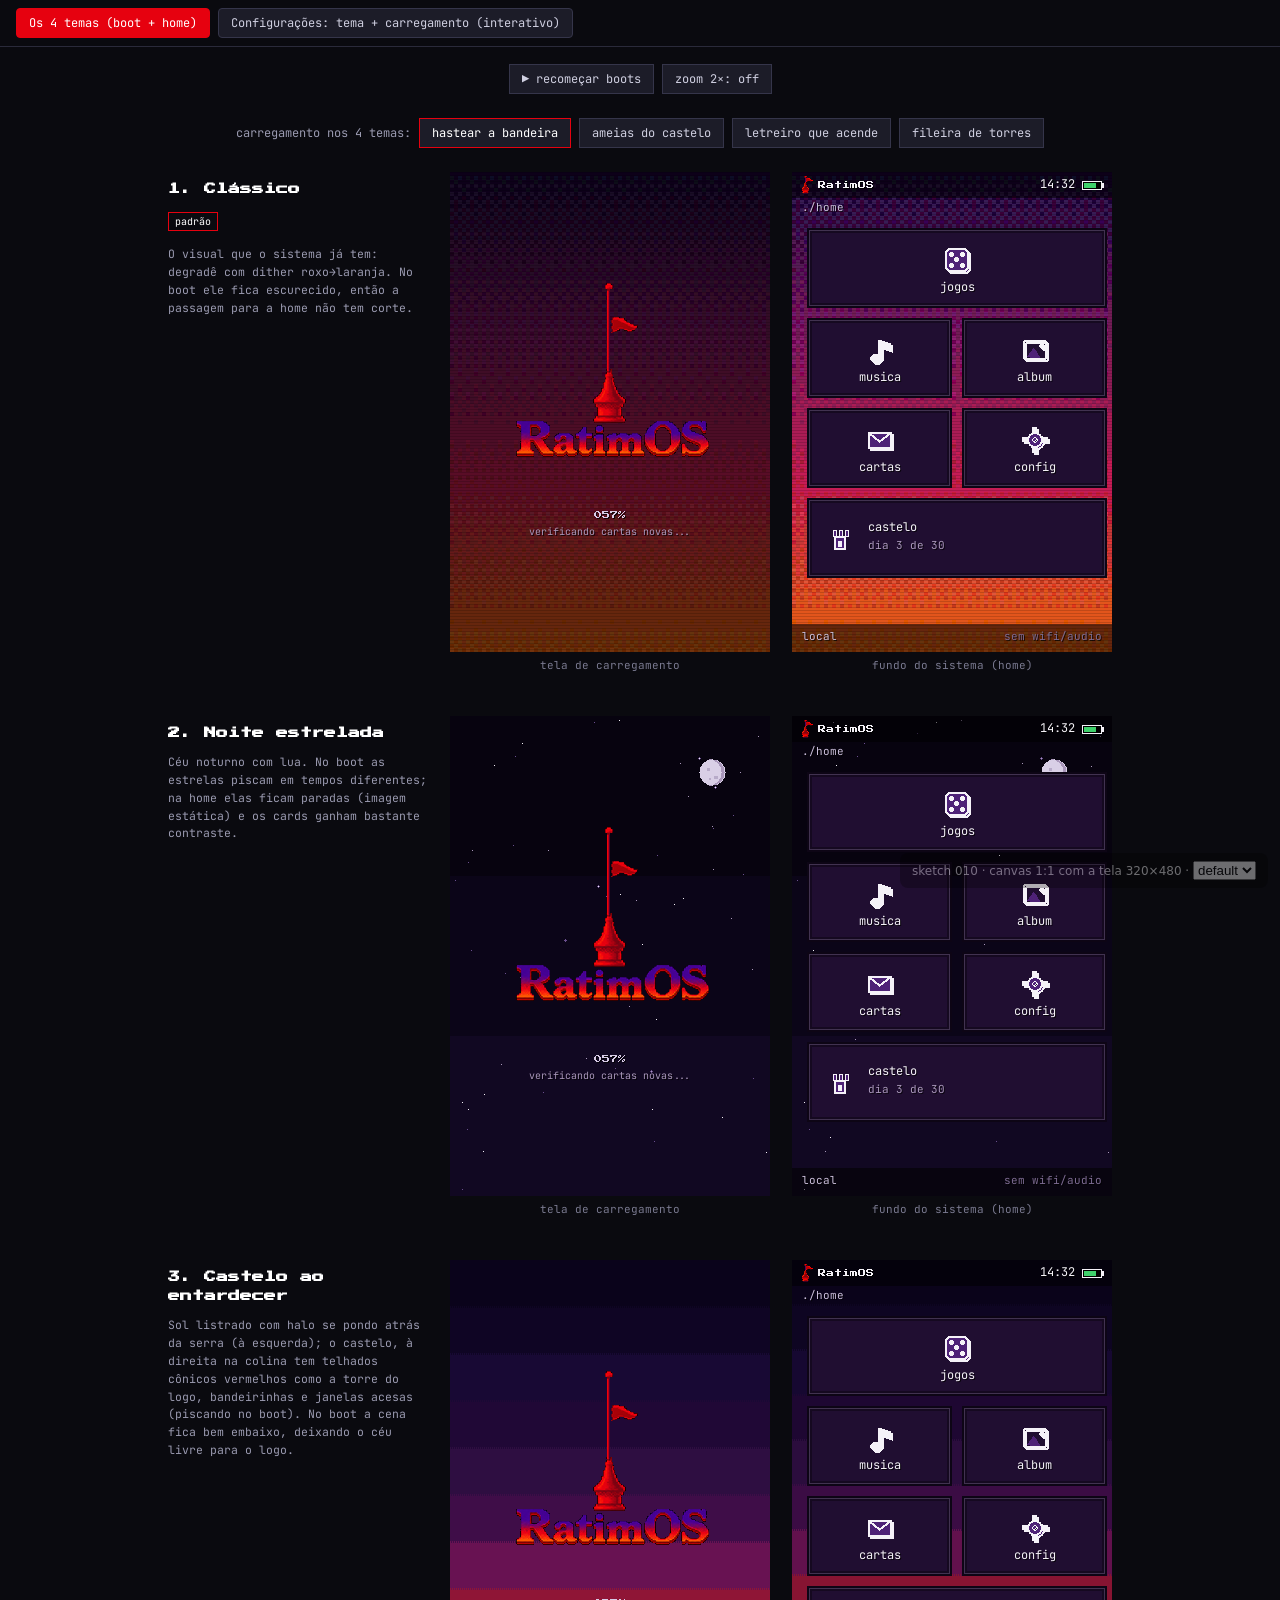
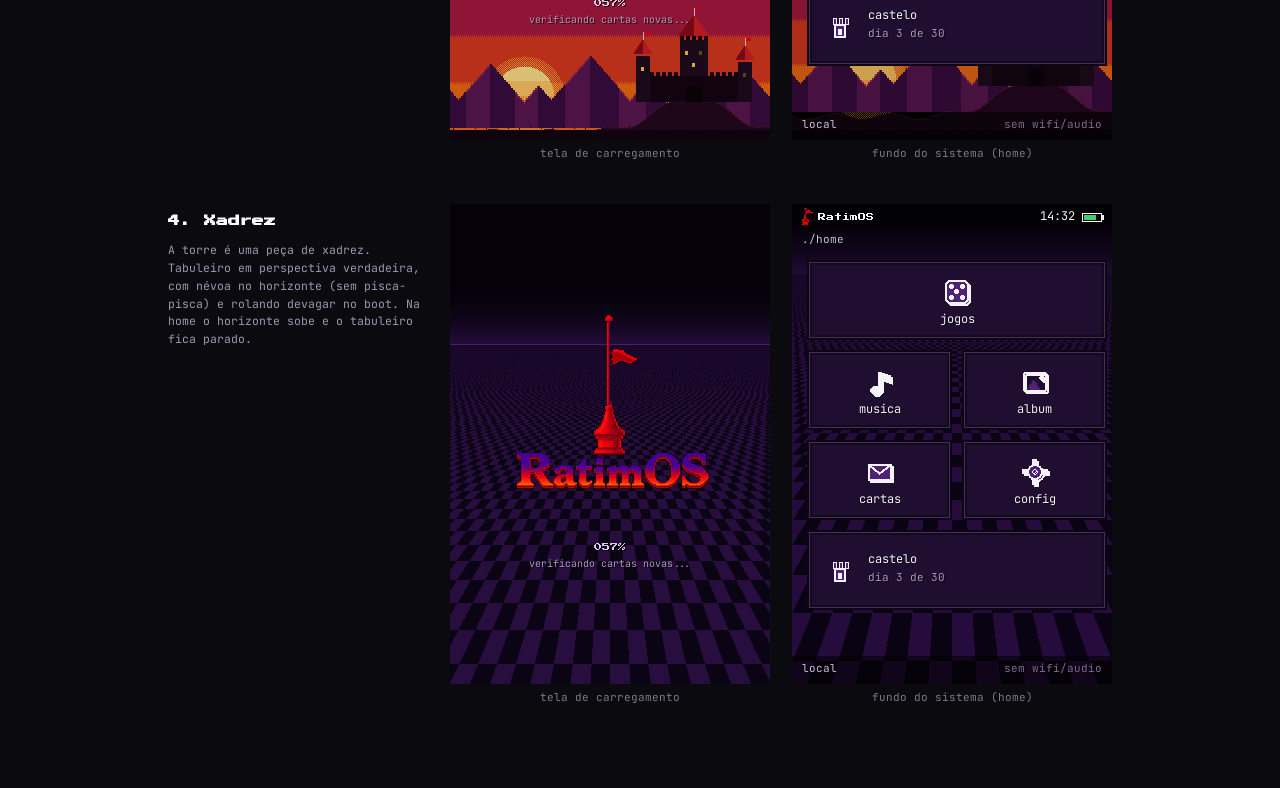
==== .planning/sketches/010-temas/index.html @ 3356df0e "docs(sketch-009,010): temas (fundo boot + home) e carregamento escolhidos à parte em config" ====
<!doctype html>
<html lang="pt-BR">
<head>
<meta charset="utf-8">
<title>010 — Temas do RatimOS</title>
<link rel="stylesheet" href="../themes/default.css">
<style>
  body { background: #0a0a0f; padding: 64px 16px 40px; margin: 0; color: var(--ratimos-text); font-family: var(--font-mono); }
  #variant-nav { position: fixed; top: 0; left: 0; right: 0; z-index: 9998; background: #0a0a0f; border-bottom: 1px solid #2a2a3a; padding: 8px 16px; display: flex; gap: 8px; flex-wrap: wrap; }
  .variant-tab { background: #1c1c28; color: #cfcfe0; border: 1px solid #35354a; padding: 6px 12px; border-radius: 4px; cursor: pointer; font-family: var(--font-mono); font-size: 12px; transition: all .15s ease; }
  .variant-tab:hover { border-color: #6a6a8a; }
  .variant-tab.active { background: var(--ratimos-accent); color: #fff; border-color: var(--ratimos-accent); }
  .page { display: none; }
  .page.on { display: block; }
  .theme-row { display: flex; gap: 22px; justify-content: center; align-items: flex-start; flex-wrap: wrap; margin: 0 auto 44px; max-width: 1100px; }
  .theme-info { width: 260px; padding-top: 8px; }
  .theme-info h2 { font-family: var(--font-display); font-size: 12px; line-height: 1.6; margin: 0 0 10px; color: #fff; }
  .theme-info .tag { display: inline-block; font-size: 10px; padding: 2px 6px; border: 1px solid #4e2277; color: #cbbfdb; margin: 0 4px 6px 0; }
  .theme-info .tag.def { border-color: var(--ratimos-accent); color: #fff; }
  .theme-info p { font-size: 11.5px; color: #9a9ab0; line-height: 1.55; margin: 8px 0 0; }
  .screen-wrap { display: flex; flex-direction: column; align-items: center; gap: 6px; }
  .screen-wrap span { font-size: 11px; color: #7a7a90; }
  canvas.screen { width: 320px; height: 480px; image-rendering: pixelated; background: #000; display: block; }
  body.zoom canvas.screen { width: 640px; height: 960px; }
  #flow { display: flex; gap: 28px; justify-content: center; flex-wrap: wrap; }
  #flow canvas { cursor: pointer; }
  .flow-notes { max-width: 340px; font-size: 12px; color: #9a9ab0; line-height: 1.6; }
  .flow-notes b { color: #e6e0f0; }
  .controls { display: flex; gap: 8px; justify-content: center; margin: 0 0 24px; flex-wrap: wrap; }
  .controls button { background: #1c1c28; color: #cfcfe0; border: 1px solid #35354a; padding: 6px 12px; cursor: pointer; font-family: var(--font-mono); font-size: 12px; transition: all .15s ease; }
  .controls button:hover { background: #2a2a3c; }
  .controls button.on { border-color: var(--ratimos-accent); color: #fff; }
</style>
</head>
<body>

<div id="variant-nav">
  <button class="variant-tab active" onclick="showPage('all', this)">Os 4 temas (boot + home)</button>
  <button class="variant-tab" onclick="showPage('flow', this)">Configurações: tema + carregamento (interativo)</button>
</div>

<div class="controls">
  <button onclick="restartAll()">▶ recomeçar boots</button>
  <button id="zoom" onclick="toggleZoom(this)">zoom 2×: off</button>
</div>

<div class="page on" id="page-all"></div>

<div class="page" id="page-flow">
  <div id="flow">
    <canvas class="screen" id="cv-flow" width="320" height="480"></canvas>
    <div class="flow-notes">
      <p><b>./home/config</b> ganha duas linhas que dá para tocar: <b>tema</b> e <b>carregamento</b>. Cada uma abre sua própria lista, e qualquer tema combina com qualquer carregamento.</p>
      <p><b>tema</b>: miniatura da home com aquele fundo. <b>carregamento</b>: miniatura do boot já com o fundo do tema em uso.</p>
      <p><b>prévia</b> toca o boot e mostra a home sem salvar. <b>aplicar</b> salva (memória interna, não o SD) e marca "em uso". <b>voltar</b> (barra de baixo) volta para config.</p>
      <p>No aparelho, o fundo da home troca na hora. O carregamento novo só aparece quando o aparelho liga de novo, por isso a prévia toca o boot.</p>
    </div>
  </div>
</div>

<div id="sketch-tools" style="position:fixed;bottom:12px;right:12px;z-index:9999;font-family:system-ui;font-size:12px;background:rgba(0,0,0,0.7);color:white;padding:8px 12px;border-radius:8px;opacity:0.4;transition:opacity 0.2s;" onmouseenter="this.style.opacity='1'" onmouseleave="this.style.opacity='0.4'">
  sketch 010 · canvas 1:1 com a tela 320×480 · <select onchange="document.querySelector('link[href*=themes]').href='../themes/'+this.value+'.css'"><option value="default">default</option></select>
</div>

<script>
/* =====================================================================
 * Tema = { animação de boot (sketch 008) + fundo do boot + fundo da home (sketch 009) }
 * ===================================================================== */
const LOGO_X = 32, LOGO_Y = 110;
const WM_X0 = 34, WM_X1 = 226, WM_Y0 = 95, WM_Y1 = 136;
const MAST = { x: 125, w: 3, sliceY: 40 }, FLAG = { x: 129, y: 31, w: 29, h: 16 };
const WM_GRAD = ['#460196','#460196','#470196','#490299','#5b0197','#75046b','#8d0355','#9a0249',
                 '#bc0127','#b40239','#d60321','#e90116','#ed0e13','#f81711','#fb230c','#fb3307',
                 '#fc360b','#fb5302','#f95d06'];
const gradAt = t => WM_GRAD[Math.min(WM_GRAD.length - 1, Math.max(0, Math.floor(t * WM_GRAD.length)))];
const H_STOPS = [[0x46,0x01,0x96],[0x9a,0x02,0x49],[0xe9,0x01,0x16],[0xf9,0x5d,0x06]];
function hgrad(t) { const s = Math.min(2.999, t * 3), i = Math.floor(s), f = s - i, a = H_STOPS[i], b = H_STOPS[i + 1];
  return `rgb(${a.map((v, k) => Math.round(v + (b[k] - v) * f)).join(',')})`; }

const IMG = {};
function load(k, src) { IMG[k] = new Image(); IMG[k].src = src; }
load('logo', '../009-boot-fundo/logo_256_alpha.png');
load('sysbg', '../../../assets/backgrounds/bg_dither.png');
load('rook14', '../../../assets/icons/system_rook.png');
load('rook32', '../assets/icons/system_rook_32.png');
['jogos','musica','album','cartas','config','castelo'].forEach(n => load(n, `../assets/icons/home_${n}.png`));

let now = 0, frame = 0;
function px(c, x, y, w, h, col) { c.fillStyle = col; c.fillRect(x, y, w, h); }
function text(c, s, x, y, col, size, font, align = 'left', shadow = true) {
  c.font = `${size}px ${font}`; c.textAlign = align; c.textBaseline = 'top';
  if (shadow) { c.fillStyle = 'rgba(0,0,0,0.75)'; c.fillText(s, x + 1, y + 1); }
  c.fillStyle = col; c.fillText(s, x, y);
}
const PX = "'Press Start 2P'", MONO = "'JetBrains Mono'";
function rnd(i) { const x = Math.sin(i * 127.1 + 311.7) * 43758.5453; return x - Math.floor(x); }
function off(w, h) { const o = document.createElement('canvas'); o.width = w; o.height = h; const g = o.getContext('2d'); g.imageSmoothingEnabled = false; return [o, g]; }

/* ------------------------------ fundos ------------------------------ */
/* `anim` = false na home: fundo estático (no ESP32 é uma imagem só, sem redesenho). */
function bgStars(c, anim) {
  px(c, 0, 0, 320, 480, '#07030f'); px(c, 0, 160, 320, 160, '#0b0518'); px(c, 0, 320, 320, 160, '#110822');
  for (let i = 0; i < 70; i++) {
    const x = Math.floor(rnd(i) * 320), y = Math.floor(rnd(i + 99) * 480);
    const ph = anim ? Math.floor(now / (500 + rnd(i + 7) * 900) + i) % 4 : 1 + (i % 3);
    if (ph === 0) continue;
    const big = rnd(i + 3) > 0.9, col = ph === 3 ? '#f5f2f8' : (rnd(i + 5) > .5 ? '#a997ba' : '#6a4f8e');
    px(c, x, y, 1, 1, col);
    if (big && ph >= 2) [[-1,0],[1,0],[0,-1],[0,1]].forEach(([a, b]) => px(c, x + a, y + b, 1, 1, '#6a4f8e'));
  }
  const mx = 262, my = 56, r = 13;
  for (let y = -r; y <= r; y++) { const w = Math.floor(Math.sqrt(r * r - y * y)); px(c, mx - w, my + y, 2 * w + 1, 1, '#d9cfe6'); }
  for (let y = -r; y <= r; y++) { const w = Math.floor(Math.sqrt(r * r - y * y)); px(c, mx + w - 3, my + y, 3, 1, '#a997ba'); }
  px(c, mx - 5, my - 4, 3, 3, '#b8abc9'); px(c, mx + 2, my + 4, 4, 3, '#b8abc9'); px(c, mx - 3, my + 6, 2, 2, '#b8abc9');
}
function bgSystem(c) { c.drawImage(IMG.sysbg, 0, 0); }
/* ---- Castelo ao entardecer ----
 * Camadas: céu em faixas com dither -> sol listrado com halo -> serra distante
 * (aresta iluminada do lado do sol) -> colina -> castelo (torres com telhado
 * cônico vermelho como a torre do logo, bandeirinhas, janelas acesas) -> chão.
 * `layout` = 'boot' (castelo baixo, céu livre p/ logo) | 'home' (sol e castelo
 * subidos p/ aparecer entre os cards e acima da barra inferior). */
function sunsetScene(c, anim, layout) {
  const H = layout === 'home' ? 450 : 466;
  const ox = 150;                                       // castelo à direita, sol à esquerda (texto do boot fica livre)            // horizonte (base da serra)
  const bands = ['#0c0420', '#12062a', '#1c0a3d', '#26093f', '#36104c', '#4a0f55', '#7a1560', '#a8193f', '#d8381f', '#ee6a12'];
  const bh = Math.ceil(H / bands.length);
  bands.forEach((col, i) => px(c, 0, i * bh, 320, bh, col));
  for (let i = 1; i < bands.length; i++) for (let x = 0; x < 320; x += 2) { px(c, x, i * bh - 1, 1, 1, bands[i]); px(c, x + 1, i * bh, 1, 1, bands[i - 1]); }
  // sol: halo em 2 anéis com dither + disco com listras retrô na metade de baixo
  const sx = 74, sy = H - 30, R = 30;
  const disk = (r, col, dither) => { for (let y = -r; y <= r; y++) { const w = Math.floor(Math.sqrt(r * r - y * y)); for (let x = -w; x <= w; x++) if (!dither || ((x + y) & 1) === 0) px(c, sx + x, sy + y, 1, 1, col); } };
  disk(R + 10, '#f08a30', true); disk(R + 5, '#f6a040', true);
  for (let y = -R; y <= R; y++) {
    const w = Math.floor(Math.sqrt(R * R - y * y));
    if (y > 4 && (y % 6 === 0 || y % 6 === 1) && y < R) continue;   // listras
    px(c, sx - w, sy + y, 2 * w + 1, 1, y < -R / 2 ? '#ffe08a' : y < 0 ? '#ffc861' : '#ffa94a');
  }
  // serra distante: picos com degraus de pixel; lado voltado ao sol mais claro
  const peaks = [[-10, 46], [40, 62], [88, 40], [140, 70], [196, 44], [250, 58], [300, 50], [340, 40]];
  for (let x = 0; x < 320; x++) {
    let top = H;
    peaks.forEach(([px0, ph]) => { const d = Math.abs(x - px0); const t = H - ph + Math.floor(d * 1.15); if (t < top) top = t; });
    top = top - (top % 2);
    const nearest = peaks.reduce((a, p) => Math.abs(x - p[0]) < Math.abs(x - a[0]) ? p : a);
    const lit = x < nearest[0];                               // sol à esquerda
    px(c, x, top, 1, H - top + 2, lit ? '#5a1650' : '#3a0c40');
    if (lit) px(c, x, top, 1, 2, '#9a2a50');                  // aresta iluminada
  }
  // colina do castelo (esquerda) e ondulação do chão
  for (let x = 0; x < 320; x++) {
    const hill = H + 6 - Math.round(34 * Math.exp(-((x - (ox + 92)) ** 2) / 2600)) + Math.round(3 * Math.sin(x / 9));
    px(c, x, hill, 1, 480 - hill, '#24081f');
    px(c, x, hill, 1, 1, '#4a1430');
  }
  // castelo
  const S = '#140513', S2 = '#1f0a1c', ROOF = '#8a0a18', ROOF_LIT = '#d01e24';
  const gy = H - 24;                                          // linha do chão do castelo
  const crenel = (x, y, w) => { for (let k = 0; k < w; k += 6) px(c, x + k, y - 4, 4, 4, S); };
  const roof = (cx, y, w, h) => { for (let r = 0; r < h; r++) { const half = Math.ceil((r + 1) * (w / 2) / h); px(c, cx - half, y + r, half, 1, ROOF); px(c, cx, y + r, half, 1, ROOF_LIT); } px(c, cx, y - 8, 1, 8, '#d9d0e6'); px(c, cx + 1, y - 8, 5, 3, '#e6010f'); };
  const win = (x, y, i) => { const on = anim ? (Math.floor(now / 800) + i) % 5 !== 0 : true; px(c, x, y, 3, 5, on ? '#ffc04a' : '#7a4a10'); px(c, x, y, 3, 1, S2); };
  // muralha + ameias
  px(c, ox + 44, gy - 26, 100, 26, S); crenel(ox + 44, gy - 26, 100);
  // portão em arco
  px(c, ox + 86, gy - 14, 16, 14, '#0a0208'); px(c, ox + 88, gy - 16, 12, 2, '#0a0208'); px(c, ox + 90, gy - 17, 8, 1, '#0a0208');
  // torre de menagem (central, mais alta)
  px(c, ox + 80, gy - 62, 28, 36, S2); crenel(ox + 80, gy - 62, 28);
  roof(ox + 94, gy - 86, 30, 20);
  win(ox + 85, gy - 52, 0); win(ox + 99, gy - 52, 1); win(ox + 92, gy - 40, 2);
  // torres laterais
  [[36, 46, 3], [138, 40, 6]].forEach(([tx, th, wi]) => { px(c, ox + tx, gy - th, 14, th, S2); roof(ox + tx + 7, gy - th - 16, 18, 14); win(ox + tx + 5, gy - th + 10, wi); });
  // chão da frente
  px(c, 0, 470, 320, 10, '#12040f');
  for (let x = 3; x < 320; x += 11) px(c, x, 468 - (x % 3), 1, 2, '#2a0c24');
}
function bgSunset(c, anim) { sunsetScene(c, anim, 'boot'); }
function bgSunsetHome(c) { sunsetScene(c, false, 'home'); }

/* ---- Xadrez ----
 * Renderizado por pixel (ImageData), com perspectiva verdadeira. O pisca-pisca
 * da v1 vinha do moiré perto do horizonte (casas menores que 1 px trocando a
 * cada frame). Correção: névoa que leva as casas distantes à cor média antes
 * de ficarem menores que ~3 px, e rolagem lenta e contínua. */
const [chessOff, chessG] = off(320, 480);
const chessImg = chessG.createImageData(320, 480);
function chessRender(scroll, hy, dim) {
  const d = chessImg.data, A = [44, 14, 70], B = [12, 4, 22], M = [28, 9, 46], SKY0 = [6, 2, 12], SKY1 = [40, 14, 64];
  for (let y = 0; y < 480; y++) for (let x = 0; x < 320; x++) {
    const i = (y * 320 + x) * 4; let col;
    if (y < hy) { const t = Math.max(0, (y - (hy - 60)) / 60); col = SKY0.map((v, k) => v + (SKY1[k] - v) * t * t); }
    else {
      const dy = y - hy + 0.5, z = 65000 / dy, u = (x - 160) * z / 160, v = z + scroll;
      const chk = ((Math.floor(u / 24) + Math.floor(v / 24)) & 1) ? A : B;
      const fog = Math.min(1, Math.max(0, (dy - 4) / 70));         // 0 no horizonte -> 1 perto
      col = M.map((m, k) => m + (chk[k] - m) * fog);
    }
    d[i] = col[0] * dim; d[i + 1] = col[1] * dim; d[i + 2] = col[2] * dim; d[i + 3] = 255;
  }
  chessG.putImageData(chessImg, 0, 0);
  return chessOff;
}
let chessCacheHome = null;
function bgChess(c, anim) {
  c.drawImage(chessRender(anim ? (now / 1000) * 10 : 0, 140, 1), 0, 0);
  px(c, 0, 140, 320, 1, '#4e2277');
}
function bgChessHome(c) {
  if (!chessCacheHome) { const [o, g] = off(320, 480); g.drawImage(chessRender(0, 70, 0.85), 0, 0); chessCacheHome = o; }
  c.drawImage(chessCacheHome, 0, 0);
}

/* ------------------------- animações de boot ------------------------- */
function drawFlag(c, dx, dy) {
  for (let r = 0; r < FLAG.h; r++) {
    const o = (Math.floor(r / 3) + frame) % 2;
    c.drawImage(IMG.logo, FLAG.x, FLAG.y + r, FLAG.w, 1, dx + o, dy + r, FLAG.w, 1);
  }
}
function statusText(c, b, y, label) {
  text(c, b.done() ? 'pronto!' : label + b.pad3(b.pct()) + '%', 160, y, '#d8cce6', 8, PX, 'center');
  text(c, b.stepText(), 160, y + 16, '#a997ba', 10, MONO, 'center');
}
const BOOTS = {
  bandeira: { nome: 'hastear a bandeira', draw(c, b) {
    const L = IMG.logo, EXT = 64, top = LOGO_Y - 24, BASE = 47;
    c.drawImage(L, 0, 0, 256, FLAG.y, LOGO_X, top, 256, FLAG.y);
    c.drawImage(L, MAST.x, FLAG.y, MAST.w, 2, LOGO_X + MAST.x, top + FLAG.y, MAST.w, 2);
    c.drawImage(L, MAST.x, MAST.sliceY, MAST.w, 1, LOGO_X + MAST.x, top + FLAG.y + 2, MAST.w, BASE - FLAG.y - 2 + EXT);
    c.drawImage(L, 0, BASE, 256, 171 - BASE, LOGO_X, top + BASE + EXT, 256, 171 - BASE);
    drawFlag(c, LOGO_X + FLAG.x, top + FLAG.y + EXT - Math.floor(b.frac() * EXT / 2) * 2);
    statusText(c, b, top + 171 + EXT + 18, '');
  }},
  ameias: { nome: 'ameias do castelo', draw(c, b) {
    c.drawImage(IMG.logo, LOGO_X, LOGO_Y);
    const x0 = LOGO_X + WM_X0, y0 = LOGO_Y + 171 + 22, MER = 6, BODY = 14, MW = 8, H = MER + BODY, COLS = 24, CW = 8;
    const lit = Math.floor(b.frac() * COLS), W = COLS * CW;
    const inShape = (x, y) => y >= MER || (Math.floor(x / MW) % 2 === 0);
    for (let y = -1; y <= H; y++) for (let x = -1; x <= W; x++) {
      const inside = x >= 0 && x < W && y >= 0 && y < H && inShape(x, y);
      if (!inside) {
        const n = [[1,0],[-1,0],[0,1],[0,-1]].some(([dx, dy]) => { const X = x + dx, Y = y + dy; return X >= 0 && X < W && Y >= 0 && Y < H && inShape(X, Y); });
        if (n) px(c, x0 + x, y0 + y, 1, 1, '#0d0515');
        continue;
      }
      let col;
      if (Math.floor(x / CW) < lit) {
        col = gradAt(y / (H - 1));
        const row = y < MER ? -1 : Math.floor((y - MER) / 5), jointX = (x + (row % 2 ? 4 : 0)) % CW === CW - 1;
        if (y === 0 || (y === MER && Math.floor(x / MW) % 2)) col = '#ffb3a0';
        else if (y >= MER && ((y - MER) % 5 === 4 || jointX)) col = '#2a0612';
      } else col = (y === 0 || (y === MER && Math.floor(x / MW) % 2)) ? '#33204a' : '#1a0d29';
      px(c, x0 + x, y0 + y, 1, 1, col);
    }
    if (b.done()) { px(c, x0 + W - MW, y0 - FLAG.h - 2, 2, FLAG.h + 2, '#d9d0e6'); drawFlag(c, x0 + W - MW + 2, y0 - FLAG.h - 2); }
    statusText(c, b, y0 + H + 16, 'construindo ');
  }},
  letreiro: { nome: 'letreiro que acende', draw(c, b) {
    const L = IMG.logo, done = b.done();
    c.globalAlpha = done ? 1 : 0.17; c.drawImage(L, LOGO_X, LOGO_Y); c.globalAlpha = 1;
    const STEP = 4, W = WM_X1 - WM_X0 + 1, edge = WM_X0 + Math.floor(b.frac() * W / STEP) * STEP, h = WM_Y1 - WM_Y0 + 1;
    if (!done) {
      if (edge > WM_X0) c.drawImage(L, WM_X0, WM_Y0, edge - WM_X0, h, LOGO_X + WM_X0, LOGO_Y + WM_Y0, edge - WM_X0, h);
      if (edge < WM_X1) { c.filter = 'brightness(3.2) saturate(0.4)'; c.drawImage(L, edge, WM_Y0, 2, h, LOGO_X + edge, LOGO_Y + WM_Y0, 2, h); c.filter = 'none'; }
    }
    statusText(c, b, LOGO_Y + 171 + 22, 'carregando ');
  }},
  torres: { nome: 'fileira de torres', draw(c, b) {
    c.drawImage(IMG.logo, LOGO_X, LOGO_Y);
    const N = 6, RW = 14, RH = 20, SC = 2, GAP = 7, rows = Math.floor(b.frac() * N * RH);
    const x0 = 160 - (N * RW * SC + (N - 1) * GAP) / 2, y0 = LOGO_Y + 171 + 18;
    for (let i = 0; i < N; i++) {
      const f = Math.max(0, Math.min(RH, rows - i * RH));
      const [o, g] = off(RW, RH);
      g.drawImage(IMG.rook14, 0, 0); g.globalCompositeOperation = 'source-atop';
      g.fillStyle = '#2e1a46'; g.fillRect(0, 0, RW, RH - f);
      g.globalAlpha = 0.6; g.fillStyle = hgrad(i / (N - 1)); g.fillRect(0, RH - f, RW, f); g.globalAlpha = 1;
      if (f > 0 && f < RH) { g.fillStyle = 'rgba(255,255,255,0.7)'; g.fillRect(0, RH - f, RW, 1); }
      const hop = f === RH && rows - (i + 1) * RH < 4 && rows < N * RH ? 2 : 0;
      c.drawImage(o, x0 + i * (RW * SC + GAP), y0 - hop, RW * SC, RH * SC);
    }
    statusText(c, b, y0 + RH * SC + 14, 'carregando ');
  }},
};

/* ------------------------------ temas ------------------------------ *
 * Tema = fundo do boot + fundo da home. O carregamento (animação do boot)
 * é escolhido à parte: qualquer tema funciona com qualquer carregamento. */
const THEMES = [
  { id: 'classico', nome: 'Clássico', bgBoot: bgSystem, bgHome: bgSystem, bootDim: 0.55, homeDim: 0, padrao: true,
    desc: 'O visual que o sistema já tem: degradê com dither roxo→laranja. No boot ele fica escurecido, então a passagem para a home não tem corte.' },
  { id: 'noite', nome: 'Noite estrelada', bgBoot: bgStars, bgHome: c => bgStars(c, false), bootDim: 0, homeDim: 0,
    desc: 'Céu noturno com lua. No boot as estrelas piscam em tempos diferentes; na home elas ficam paradas (imagem estática) e os cards ganham bastante contraste.' },
  { id: 'castelo', nome: 'Castelo ao entardecer', bgBoot: bgSunset, bgHome: bgSunsetHome, bootDim: 0.15, homeDim: 0.2,
    desc: 'Sol listrado com halo se pondo atrás da serra (à esquerda); o castelo, à direita na colina tem telhados cônicos vermelhos como a torre do logo, bandeirinhas e janelas acesas (piscando no boot). No boot a cena fica bem embaixo, deixando o céu livre para o logo.' },
  { id: 'xadrez', nome: 'Xadrez', bgBoot: bgChess, bgHome: bgChessHome, bootDim: 0.1, homeDim: 0,
    desc: 'A torre é uma peça de xadrez. Tabuleiro em perspectiva verdadeira, com névoa no horizonte (sem pisca-pisca) e rolando devagar no boot. Na home o horizonte sobe e o tabuleiro fica parado.' },
];
const BOOT_KEYS = ['bandeira', 'ameias', 'letreiro', 'torres'];

/* ---------------------- modelo de progresso ---------------------- */
const STEPS = [["montando cartão sd", 500], ["lendo configurações", 300], ["carregando fontes", 700],
  ["carregando ícones", 600], ["verificando cartas novas", 900], ["preparando jogos", 500], ["abrindo o castelo", 400]];
const UNITS = 240;
function makeBoot(onDone) {
  const b = { target: 0, shown: 0, step: 0, timers: [], last: 0, doneAt: 0, onDone };
  b.frac = () => b.shown / UNITS; b.done = () => b.shown >= UNITS; b.pct = () => Math.round(b.frac() * 100);
  b.pad3 = n => String(n).padStart(3, '0');
  b.stepText = () => b.step < STEPS.length ? STEPS[b.step][0] + '...' : 'pronto!';
  b.start = () => {
    b.timers.forEach(clearTimeout); b.timers = []; b.target = 0; b.shown = 0; b.step = 0; b.doneAt = 0;
    const run = () => { if (b.step >= STEPS.length) return; b.timers.push(setTimeout(() => { b.step++; b.target = b.step / STEPS.length; run(); }, STEPS[b.step][1])); };
    run();
  };
  b.tick = t => {
    if (t - b.last > 12) { b.shown = Math.min(Math.floor(b.target * UNITS), b.shown + Math.max(1, Math.floor((t - b.last) / 12))); b.last = t; }
    if (b.done() && !b.doneAt) b.doneAt = t;
    if (b.doneAt && t - b.doneAt > 1800 && b.onDone) { const f = b.onDone; b.onDone = null; f(); }
  };
  return b;
}

/* ------------------------------ home ------------------------------ */
function bevel(c, x, y, w, h, fill = 'rgba(42,18,63,0.68)') {
  px(c, x, y, w, h, '#0d0515');
  px(c, x + 2, y + 2, w - 4, h - 4, fill);
  c.strokeStyle = 'rgba(255,255,255,0.15)'; c.lineWidth = 1; c.strokeRect(x + 2.5, y + 2.5, w - 5, h - 5);
  c.strokeStyle = 'rgba(0,0,0,0.35)'; c.lineWidth = 2; c.strokeRect(x + 4, y + 4, w - 8, h - 8);
}
function drawTopbars(c, crumb, right = 'sem wifi/audio', left = 'local') {
  px(c, 0, 0, 320, 26, 'rgba(0,0,0,0.55)');
  c.drawImage(IMG.rook32, 0, 0, 32, 44, 8, 4, 13, 18);
  text(c, 'RatimOS', 26, 9, '#f5f2f8', 8, PX);
  text(c, '14:32', 248, 7, '#f5f2f8', 12, MONO);
  px(c, 290, 9, 20, 9, '#f5f2f8'); px(c, 291, 10, 18, 7, '#000'); px(c, 292, 11, 12, 5, '#3fd06b'); px(c, 310, 11, 2, 5, '#f5f2f8');
  text(c, crumb, 10, 30, '#cbbfdb', 11, MONO);
  px(c, 0, 452, 320, 28, 'rgba(0,0,0,0.55)');
  text(c, left, 10, 459, '#cbbfdb', 11, MONO); text(c, right, 310, 459, '#7d6b92', 11, MONO, 'right');
}
function drawHome(c, theme) {
  theme.bgHome(c);
  if (theme.homeDim) px(c, 0, 0, 320, 480, `rgba(0,0,0,${theme.homeDim})`);
  drawTopbars(c, './home');
  const pad = 10, gap = 10, th = 80, fw = 300, tw = (fw - gap) / 2;
  let y = 46 + pad;
  const tile = (x, y, w, icon, label) => {
    bevel(c, x, y, w, th);
    c.drawImage(IMG[icon], x + w / 2 - 16 + 2, y + 16 + 2, 32, 32);  // sombra pixel dura (002-B)
    c.globalCompositeOperation = 'source-over';
    c.drawImage(IMG[icon], x + w / 2 - 16, y + 16, 32, 32);
    text(c, label, x + w / 2, y + 54, '#f5f2f8', 12, MONO, 'center');
  };
  tile(pad + 5, y, fw, 'jogos', 'jogos'); y += th + gap;
  tile(pad + 5, y, tw, 'musica', 'musica'); tile(pad + 5 + tw + gap, y, tw, 'album', 'album'); y += th + gap;
  tile(pad + 5, y, tw, 'cartas', 'cartas'); tile(pad + 5 + tw + gap, y, tw, 'config', 'config'); y += th + gap;
  bevel(c, pad + 5, y, fw, th);
  c.drawImage(IMG.castelo, pad + 22, y + 24, 32, 32);
  text(c, 'castelo', pad + 66, y + 24, '#f5f2f8', 12, MONO);
  text(c, 'dia 3 de 30', pad + 66, y + 42, '#a997ba', 11, MONO);
}
function drawBootScreen(c, theme, bootKey, b) {
  theme.bgBoot(c, true);
  if (theme.bootDim) px(c, 0, 0, 320, 480, `rgba(0,0,0,${theme.bootDim})`);
  BOOTS[bootKey].draw(c, b);
}

/* ------------------------ página 1: os 4 temas ------------------------ */
let allBootKey = 'bandeira';
const allBoots = [];
const pageAll = document.getElementById('page-all');
const bar = document.createElement('div'); bar.className = 'controls';
bar.innerHTML = '<span style="align-self:center;font-size:12px;color:#9a9ab0">carregamento nos 4 temas:</span>' +
  BOOT_KEYS.map(k => `<button data-k="${k}" class="${k === allBootKey ? 'on' : ''}">${BOOTS[k].nome}</button>`).join('');
bar.addEventListener('click', e => { const k = e.target.dataset.k; if (!k) return; allBootKey = k;
  bar.querySelectorAll('button').forEach(b => b.classList.toggle('on', b.dataset.k === k)); allBoots.forEach(([, b]) => b.start()); });
pageAll.appendChild(bar);
THEMES.forEach((t, i) => {
  const row = document.createElement('div'); row.className = 'theme-row';
  row.innerHTML = `
    <div class="theme-info">
      <h2>${i + 1}. ${t.nome}</h2>
      ${t.padrao ? '<span class="tag def">padrão</span>' : ''}
      <p>${t.desc}</p>
    </div>
    <div class="screen-wrap"><canvas class="screen" id="boot-${t.id}" width="320" height="480"></canvas><span>tela de carregamento</span></div>
    <div class="screen-wrap"><canvas class="screen" id="home-${t.id}" width="320" height="480"></canvas><span>fundo do sistema (home)</span></div>`;
  pageAll.appendChild(row);
  allBoots.push([t, makeBoot(null)]);
});
function restartAll() { allBoots.forEach(([, b]) => b.start()); flowGo('config'); }

/* --------------- página 2: config -> tema / carregamento --------------- */
const applied = { tema: 0, boot: 0 }, sel = { tema: 0, boot: 0 };
let flowMode = 'config', flowBoot = null, toast = 0, previewOf = null;
const ROW_Y0 = 66, ROW_H = 72, ROW_GAP = 10;
const BTN = { prev: [16, 404, 136, 36], apply: [168, 404, 136, 36] };
const CFG_ROWS = [
  { label: 'brilho', val: () => '80%' }, { label: 'volume', val: () => '60%' },
  { label: 'tema', val: () => THEMES[applied.tema].nome, go: 'pick-tema' },
  { label: 'carregamento', val: () => BOOTS[BOOT_KEYS[applied.boot]].nome, go: 'pick-boot' },
  { label: 'firmware', val: () => 'v0.2.1' },
];
const CFG_Y0 = 60, CFG_H = 48, CFG_GAP = 14;
function flowBg(c) { const t = THEMES[applied.tema]; t.bgHome(c); px(c, 0, 0, 320, 480, `rgba(0,0,0,${0.25 + (t.homeDim || 0)})`); }
function arrow(c, x, y) { for (let k = 0; k < 5; k++) px(c, x - k, y - k, 1, 2 * k + 1, '#f5f2f8'); }
function drawConfig(c) {
  flowBg(c); drawTopbars(c, './home/config', '', 'voltar');
  CFG_ROWS.forEach((r, i) => {
    const y = CFG_Y0 + i * (CFG_H + CFG_GAP);
    bevel(c, 15, y, 290, CFG_H, r.go ? 'rgba(54,24,80,0.85)' : 'rgba(42,18,63,0.75)');
    text(c, r.label, 28, y + 17, '#f5f2f8', 12, MONO);
    text(c, r.val(), r.go ? 278 : 292, y + 17, r.go ? '#e6d8f5' : '#a997ba', 11, MONO, 'right');
    if (r.go) arrow(c, 292, y + CFG_H / 2);
  });
}
const thumbCache = {};
function thumb(kind, i) {
  const key = kind + i + (kind === 'boot' ? applied.tema : '');
  if (thumbCache[key]) return thumbCache[key];
  const [o, g] = off(320, 480);
  if (kind === 'tema') { THEMES[i].bgHome(g); if (THEMES[i].homeDim) { g.fillStyle = `rgba(0,0,0,${THEMES[i].homeDim})`; g.fillRect(0, 0, 320, 480); } }
  else { const fake = makeBoot(null); fake.shown = UNITS * 0.6; fake.step = 4; drawBootScreen(g, THEMES[applied.tema], BOOT_KEYS[i], fake); }
  return (thumbCache[key] = o);
}
function drawPicker(c, kind) {
  flowBg(c); drawTopbars(c, kind === 'tema' ? './home/config/tema' : './home/config/carregamento', '', 'voltar');
  const items = kind === 'tema' ? THEMES.map(t => [t.nome, t.padrao ? 'padrão' : '']) : BOOT_KEYS.map((k, i) => [BOOTS[k].nome, i === 0 ? 'padrão' : '']);
  items.forEach(([nome, sub], i) => {
    const y = ROW_Y0 + i * (ROW_H + ROW_GAP), on = i === sel[kind];
    bevel(c, 15, y, 290, ROW_H, on ? 'rgba(78,34,119,0.9)' : 'rgba(42,18,63,0.75)');
    px(c, 23, y + 6, 42, 62, '#0d0515'); c.imageSmoothingEnabled = true; c.drawImage(thumb(kind, i), 24, y + 7, 40, 60); c.imageSmoothingEnabled = false;
    text(c, nome, 76, y + 16, '#f5f2f8', 12, MONO);
    if (sub) text(c, sub, 76, y + 36, '#a997ba', 10, MONO);
    if (i === applied[kind]) text(c, 'em uso', 76, y + 52, '#3fd06b', 10, MONO);
    if (on) arrow(c, 292, y + ROW_H / 2);
  });
  const btn = ([x, y, w, h], label, hot) => { bevel(c, x, y, w, h, hot ? 'rgba(200,16,30,0.85)' : 'rgba(42,18,63,0.85)'); text(c, label, x + w / 2, y + 13, '#fff', 8, PX, 'center'); };
  btn(BTN.prev, 'prévia', false); btn(BTN.apply, 'aplicar', sel[kind] !== applied[kind]);
  if (toast && now - toast < 1600) { bevel(c, 40, 360, 240, 32, 'rgba(13,5,21,0.95)'); text(c, 'aplicado!', 160, 372, '#3fd06b', 8, PX, 'center'); }
}
function flowGo(m) { flowMode = m; flowBoot = null; }
function startPreview(kind, save) {
  previewOf = kind;
  const back = 'pick-' + kind;
  flowMode = 'boot';
  flowBoot = makeBoot(() => { flowMode = 'home'; setTimeout(() => { if (save) { applied[kind] = sel[kind]; toast = performance.now(); } flowGo(back); }, save ? 1500 : 2600); });
  flowBoot.start();
}
function previewTheme() { const k = previewOf; return { tema: k === 'tema' ? sel.tema : applied.tema, boot: k === 'boot' ? sel.boot : applied.boot }; }
document.getElementById('cv-flow').addEventListener('click', e => {
  const r = e.target.getBoundingClientRect(), x = (e.clientX - r.left) * 320 / r.width, y = (e.clientY - r.top) * 480 / r.height;
  const hit = ([bx, by, bw, bh]) => x >= bx && x < bx + bw && y >= by && y < by + bh;
  if (flowMode === 'config') {
    CFG_ROWS.forEach((row, i) => { const ry = CFG_Y0 + i * (CFG_H + CFG_GAP); if (row.go && y >= ry && y < ry + CFG_H) { const k = row.go.slice(5); sel[k] = applied[k]; flowGo(row.go); } });
    return;
  }
  if (!flowMode.startsWith('pick-')) return;
  const kind = flowMode.slice(5);
  if (y >= 452 && x < 100) return flowGo('config');
  if (hit(BTN.prev)) return startPreview(kind, false);
  if (hit(BTN.apply)) return startPreview(kind, true);
  for (let i = 0; i < 4; i++) { const ry = ROW_Y0 + i * (ROW_H + ROW_GAP); if (y >= ry && y < ry + ROW_H && x >= 15 && x < 305) sel[kind] = i; }
});

/* ------------------------------ laço ------------------------------ */
let lastWave = 0;
function loop(t) {
  now = t;
  if (t - lastWave > 260) { lastWave = t; frame ^= 1; }
  const ready = Object.values(IMG).every(i => i.complete);
  if (ready) {
    if (document.getElementById('page-all').classList.contains('on')) {
      allBoots.forEach(([th, b]) => {
        b.tick(t); if (b.doneAt && t - b.doneAt > 2600) b.start();
        const cb = document.getElementById('boot-' + th.id).getContext('2d'); cb.imageSmoothingEnabled = false; drawBootScreen(cb, th, allBootKey, b);
        const ch = document.getElementById('home-' + th.id).getContext('2d'); ch.imageSmoothingEnabled = false; drawHome(ch, th);
      });
    } else {
      const c = document.getElementById('cv-flow').getContext('2d'); c.imageSmoothingEnabled = false;
      if (flowMode === 'config') drawConfig(c);
      else if (flowMode.startsWith('pick-')) drawPicker(c, flowMode.slice(5));
      else { const p = previewTheme(); if (flowMode === 'boot') { flowBoot.tick(t); drawBootScreen(c, THEMES[p.tema], BOOT_KEYS[p.boot], flowBoot); } else drawHome(c, THEMES[p.tema]); }
    }
  }
  requestAnimationFrame(loop);
}
function toggleZoom(el) { const z = document.body.classList.toggle('zoom'); el.textContent = 'zoom 2×: ' + (z ? 'on' : 'off'); el.classList.toggle('on', z); }
function showPage(p, el) {
  document.querySelectorAll('.variant-tab').forEach(t => t.classList.remove('active')); el.classList.add('active');
  document.getElementById('page-all').classList.toggle('on', p === 'all');
  document.getElementById('page-flow').classList.toggle('on', p === 'flow');
  if (p === 'flow') flowGo('config');
}
if (location.hash === '#flow') showPage('flow', document.querySelectorAll('.variant-tab')[1]);
Promise.all([document.fonts.load(`8px ${PX}`), document.fonts.load(`10px ${MONO}`)]).finally(() => { restartAll(); requestAnimationFrame(loop); });
</script>
</body>
</html>
---- .planning/sketches/themes/default.css ----
/*
 * RatimOS sketch theme — mirrors src/ratimos/theme.h token-for-token where a
 * token already exists (D-17 brand palette), and proposes new tokens for the
 * 02.1-visual-identity-games UAT rework (background, card, icon, header).
 * This file is throwaway design exploration, NOT the source of truth —
 * src/ratimos/theme.h remains that once a direction is picked.
 */
@import url('https://fonts.googleapis.com/css2?family=Press+Start+2P&family=JetBrains+Mono:wght@400;500;700&display=swap');

:root {
  /* ---- Existing shipped brand tokens (theme.h, D-17) — unchanged ---- */
  --ratimos-bg: #000000;
  --ratimos-panel: #2a123f;
  --ratimos-panel-active: #4e2277;
  --ratimos-accent: #e6010f;
  --ratimos-text: #f5f2f8;
  --ratimos-text-muted: #a997ba;

  /* ---- Game feedback tokens (unchanged, not touched by this rework) ---- */
  --ratimos-game-correct: #2f8f4e;
  --ratimos-game-present: #d99a1b;
  --ratimos-game-absent: #3a3a42;

  /* ---- New: gradient background family (this rework) ---- */
  --ratimos-grad-top: #1c0a3d;
  --ratimos-grad-mid: #7a1560;
  --ratimos-grad-hot: #c81f4c;
  --ratimos-grad-bottom: #e8630f;

  /* ---- New: card surface family (this rework) ---- */
  --ratimos-card-1: #2a123f;
  --ratimos-card-2: #391a54;
  --ratimos-card-edge: #6a2f9e;
  --ratimos-card-shadow: rgba(0, 0, 0, 0.55);

  /* Typography */
  --font-display: 'Press Start 2P', monospace;
  --font-mono: 'JetBrains Mono', monospace;

  /* Spacing (project's locked D-16 scale, reused as-is) */
  --space-xs: 4px;
  --space-sm: 6px;
  --space-comp: 8px;
  --space-md: 10px;
  --space-lg: 16px;
  --space-xl: 24px;

  --radius-panel: 6px;

  /* Device frame (real target: 320x480 3.5" panel) */
  --device-w: 320px;
  --device-h: 480px;
}

* { box-sizing: border-box; }

body {
  margin: 0;
  background: #14141c;
  color: var(--ratimos-text);
  font-family: var(--font-mono);
}

/* ---- Device frame: every sketch renders inside this to stay honest about
   the real 320x480 constraint instead of drifting into web-page layout ---- */
.device-frame {
  width: var(--device-w);
  height: var(--device-h);
  position: relative;
  overflow: hidden;
  border-radius: 18px;
  box-shadow: 0 0 0 8px #0a0a0a, 0 12px 40px rgba(0,0,0,0.6);
  image-rendering: pixelated;
}

.device-frame-label {
  text-align: center;
  font-family: var(--font-mono);
  font-size: 11px;
  color: #8a8a9a;
  margin: var(--space-sm) 0 var(--space-xs);
  letter-spacing: 0.05em;
}

/* Hard-edged "pixel" shadow — no blur radius, reads as a crisp offset
   silhouette instead of a soft web-app drop-shadow. Winner treatment from
   sketch 002 (2026-09-11 UAT feedback: "sombra mais em pixel, nao tao smuve"). */
.pixel-shadow {
  filter: drop-shadow(2px 2px 0 rgba(0,0,0,0.7));
}
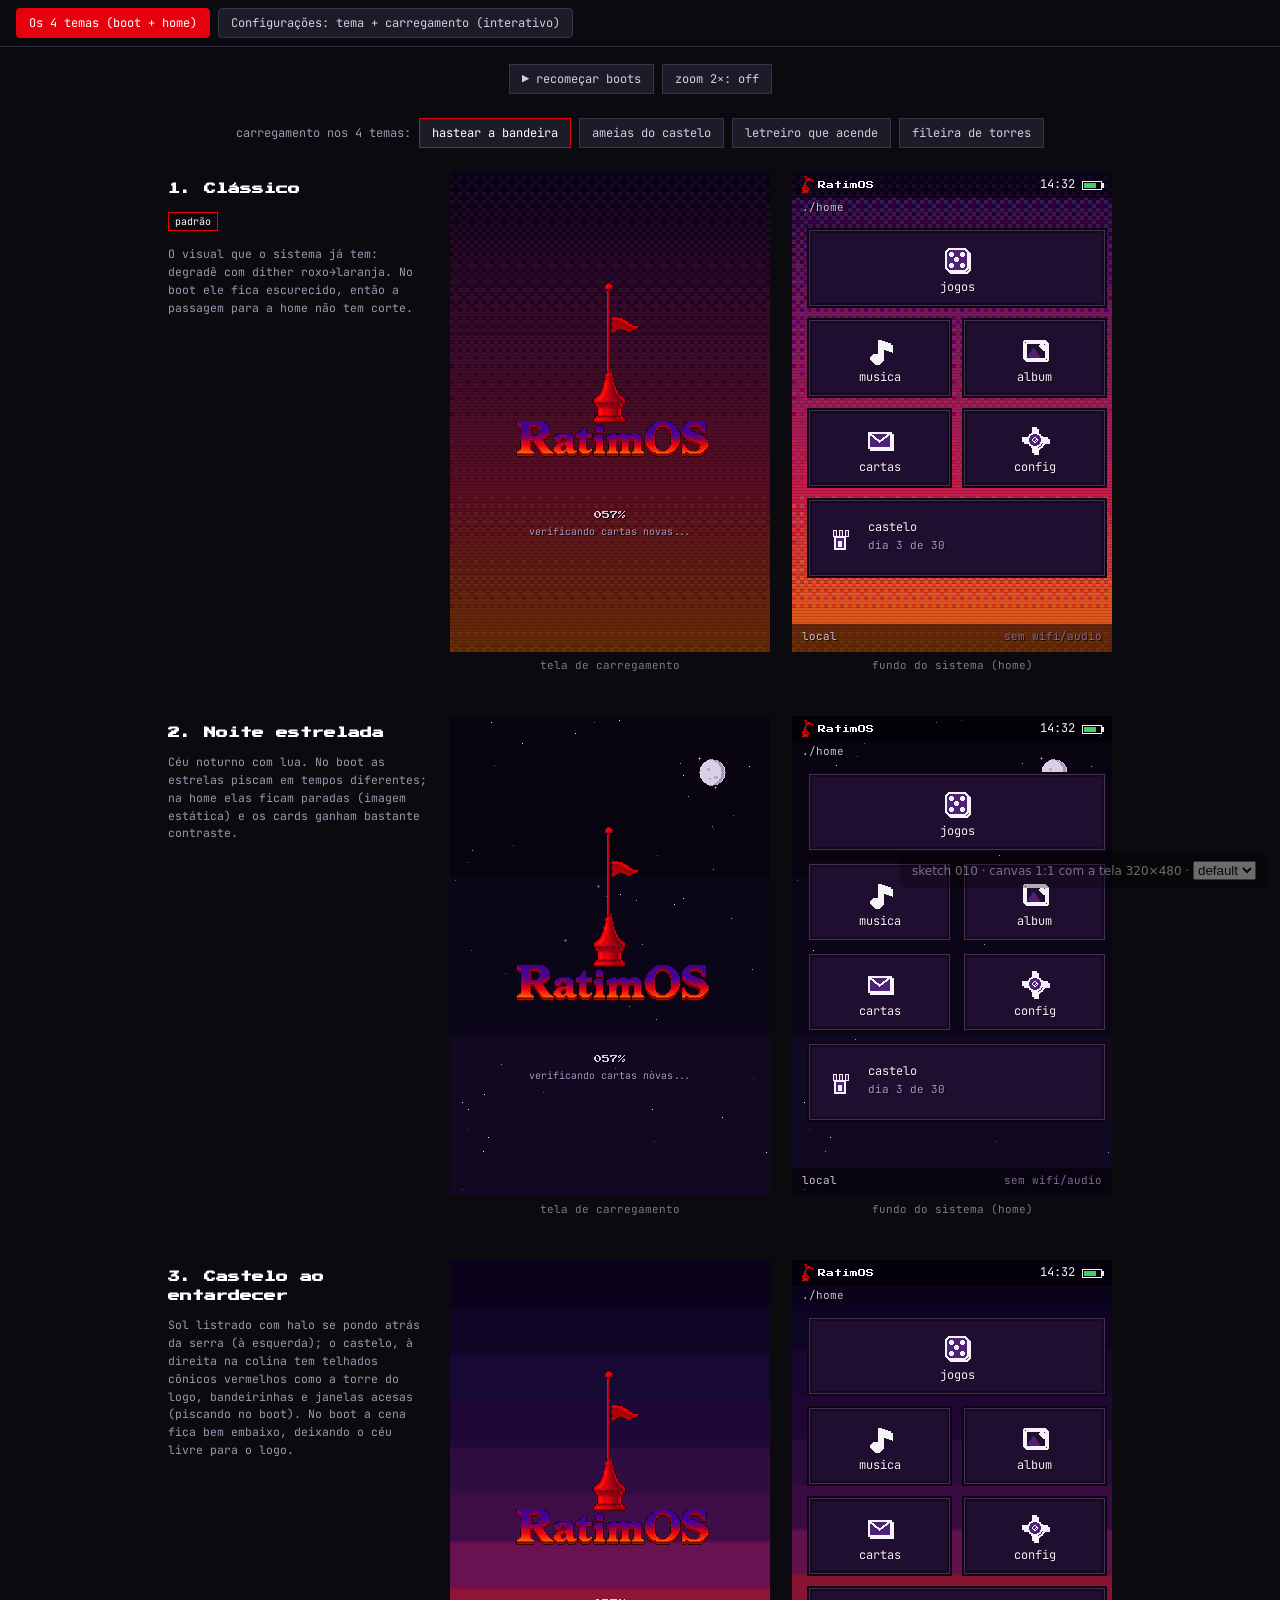
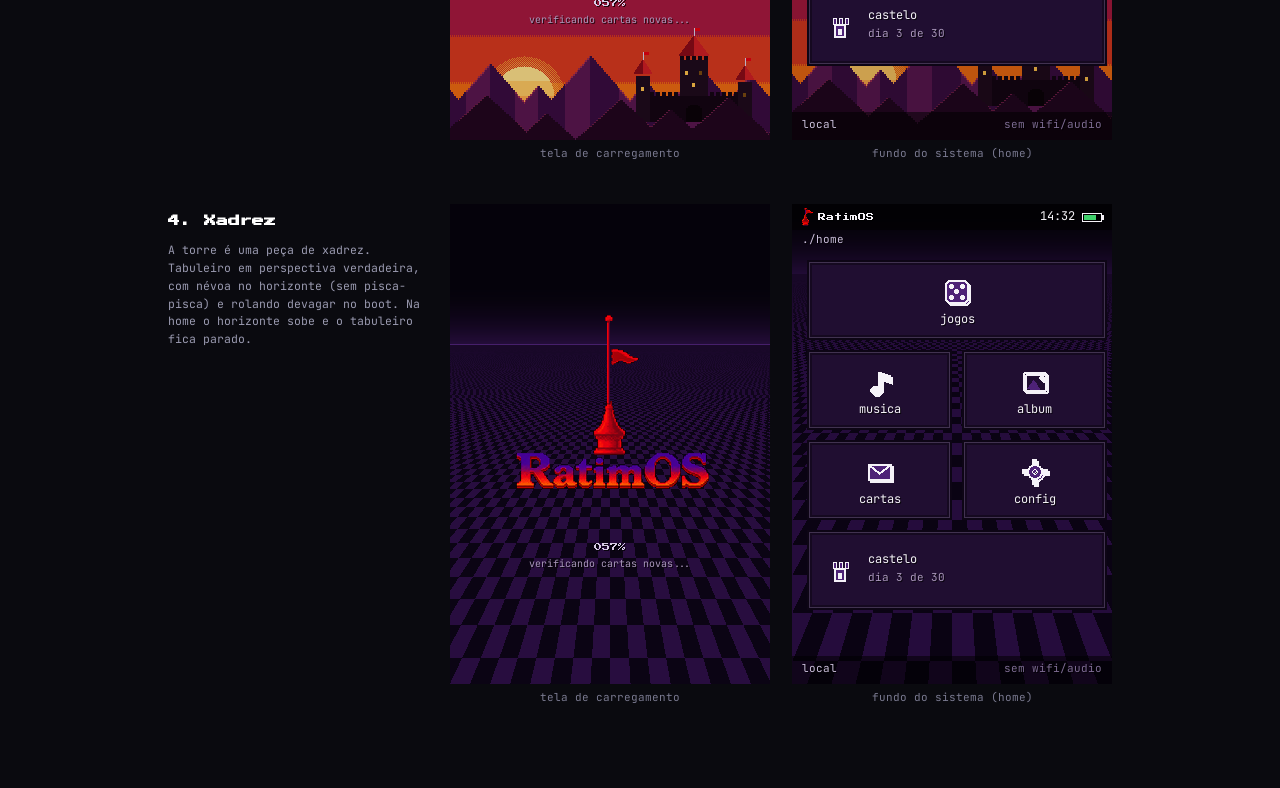
==== commit 8bff35aa: "docs(sketch-010,011): serra desce até o pé da tela e castelo fica atrás da serra da frente" ====
--- a/.planning/sketches/010-temas/index.html
+++ b/.planning/sketches/010-temas/index.html
@@ -144,18 +144,12 @@
     top = top - (top % 2);
     const nearest = peaks.reduce((a, p) => Math.abs(x - p[0]) < Math.abs(x - a[0]) ? p : a);
     const lit = x < nearest[0];                               // sol à esquerda
-    px(c, x, top, 1, H - top + 2, lit ? '#5a1650' : '#3a0c40');
+    px(c, x, top, 1, 480 - top, lit ? '#5a1650' : '#3a0c40');   // serra desce até o pé da tela
     if (lit) px(c, x, top, 1, 2, '#9a2a50');                  // aresta iluminada
-  }
-  // colina do castelo (esquerda) e ondulação do chão
-  for (let x = 0; x < 320; x++) {
-    const hill = H + 6 - Math.round(34 * Math.exp(-((x - (ox + 92)) ** 2) / 2600)) + Math.round(3 * Math.sin(x / 9));
-    px(c, x, hill, 1, 480 - hill, '#24081f');
-    px(c, x, hill, 1, 1, '#4a1430');
   }
   // castelo
   const S = '#140513', S2 = '#1f0a1c', ROOF = '#8a0a18', ROOF_LIT = '#d01e24';
-  const gy = H - 24;                                          // linha do chão do castelo
+  const gy = H - 4;                                           // base do castelo (fica escondida atrás da serra da frente)
   const crenel = (x, y, w) => { for (let k = 0; k < w; k += 6) px(c, x + k, y - 4, 4, 4, S); };
   const roof = (cx, y, w, h) => { for (let r = 0; r < h; r++) { const half = Math.ceil((r + 1) * (w / 2) / h); px(c, cx - half, y + r, half, 1, ROOF); px(c, cx, y + r, half, 1, ROOF_LIT); } px(c, cx, y - 8, 1, 8, '#d9d0e6'); px(c, cx + 1, y - 8, 5, 3, '#e6010f'); };
   const win = (x, y, i) => { const on = anim ? (Math.floor(now / 800) + i) % 5 !== 0 : true; px(c, x, y, 3, 5, on ? '#ffc04a' : '#7a4a10'); px(c, x, y, 3, 1, S2); };
@@ -169,9 +163,17 @@
   win(ox + 85, gy - 52, 0); win(ox + 99, gy - 52, 1); win(ox + 92, gy - 40, 2);
   // torres laterais
   [[36, 46, 3], [138, 40, 6]].forEach(([tx, th, wi]) => { px(c, ox + tx, gy - th, 14, th, S2); roof(ox + tx + 7, gy - th - 16, 18, 14); win(ox + tx + 5, gy - th + 10, wi); });
-  // chão da frente
-  px(c, 0, 470, 320, 10, '#12040f');
-  for (let x = 3; x < 320; x += 11) px(c, x, 468 - (x % 3), 1, 2, '#2a0c24');
+  // serra da frente: picos baixos que passam na frente da base do castelo
+  // e descem até o pé da tela (castelo fica "atrás das montanhas")
+  const near = [[-20, 30], [36, 44], [96, 26], [ox + 20, 40], [ox + 70, 30], [ox + 128, 42], [350, 34]];
+  for (let x = 0; x < 320; x++) {
+    let top = 480;
+    near.forEach(([p0, ph]) => { const t = H + 14 - ph + Math.floor(Math.abs(x - p0) * 0.9); if (t < top) top = t; });
+    top = top - (top % 2);
+    const nearest = near.reduce((a, p) => Math.abs(x - p[0]) < Math.abs(x - a[0]) ? p : a);
+    px(c, x, top, 1, 480 - top, '#22061f');
+    if (x < nearest[0]) px(c, x, top, 1, 1, '#6a1c44');      // aresta voltada ao sol
+  }
 }
 function bgSunset(c, anim) { sunsetScene(c, anim, 'boot'); }
 function bgSunsetHome(c) { sunsetScene(c, false, 'home'); }
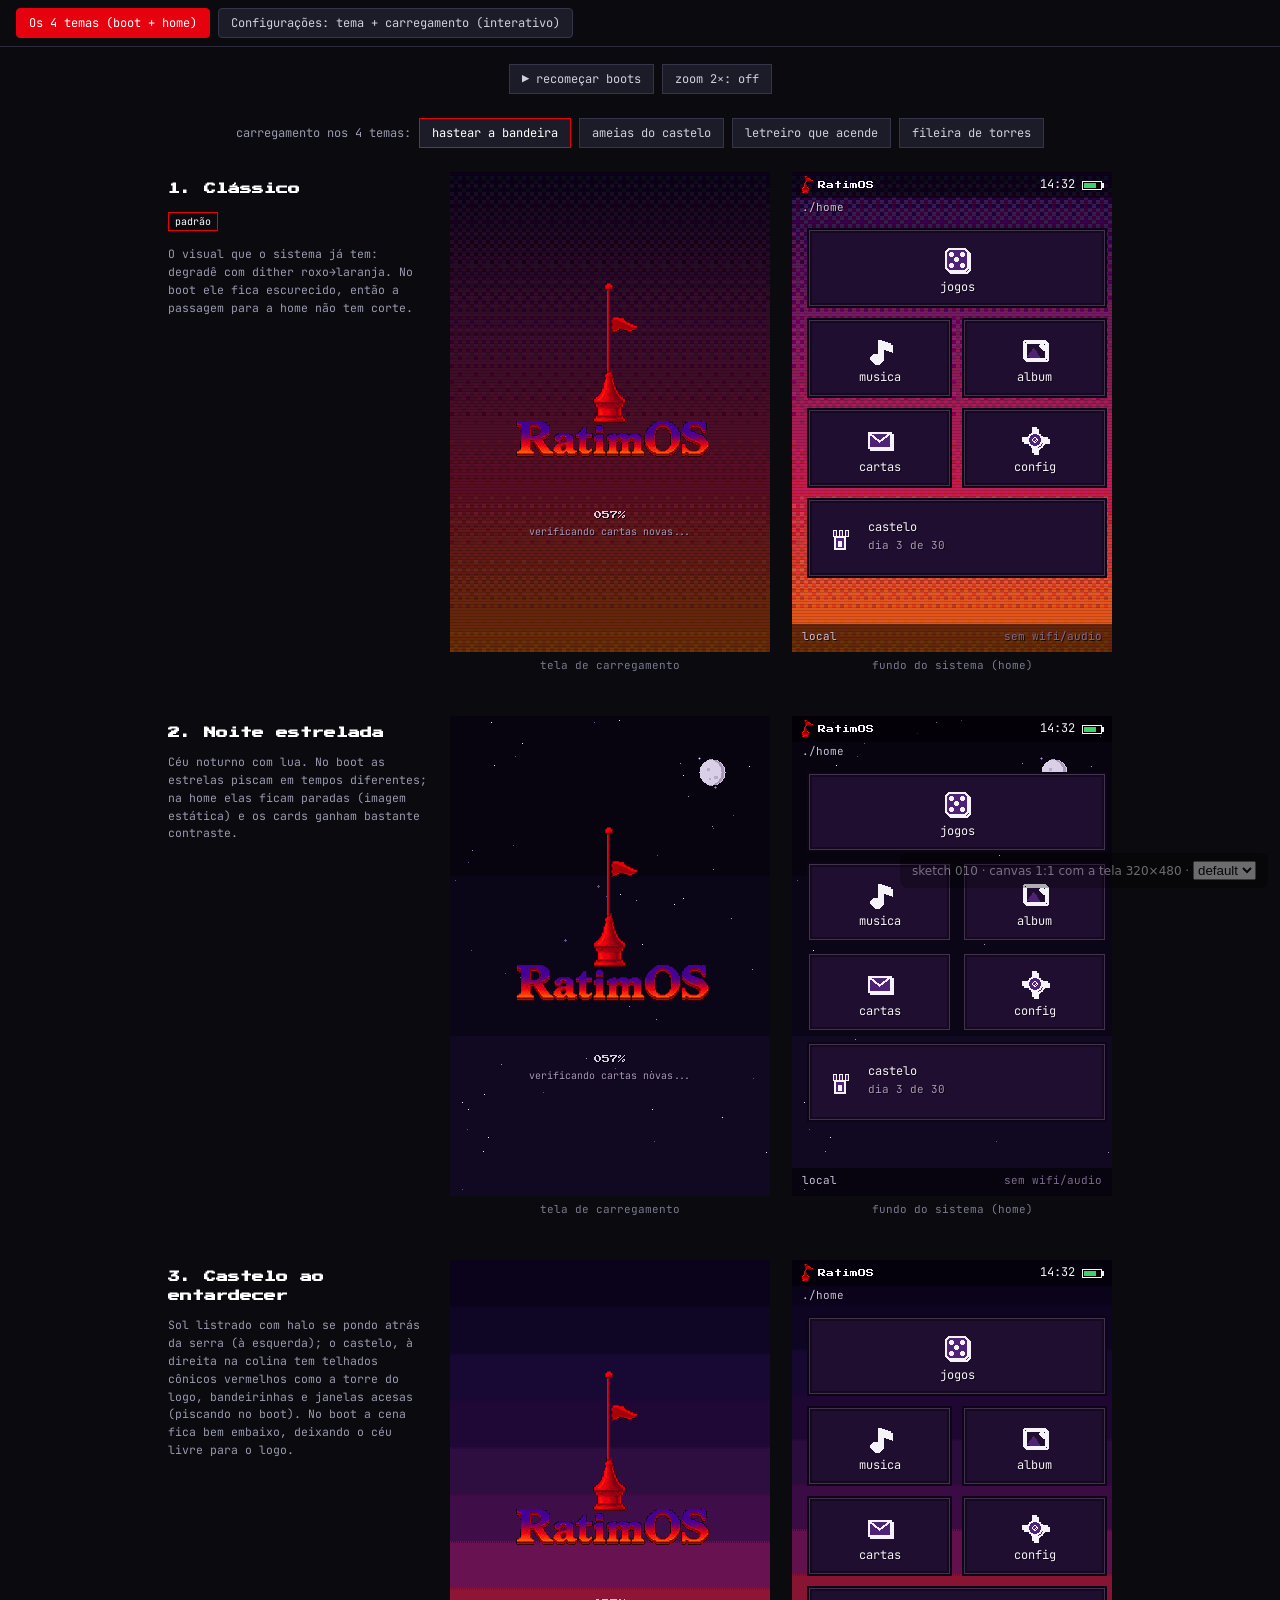
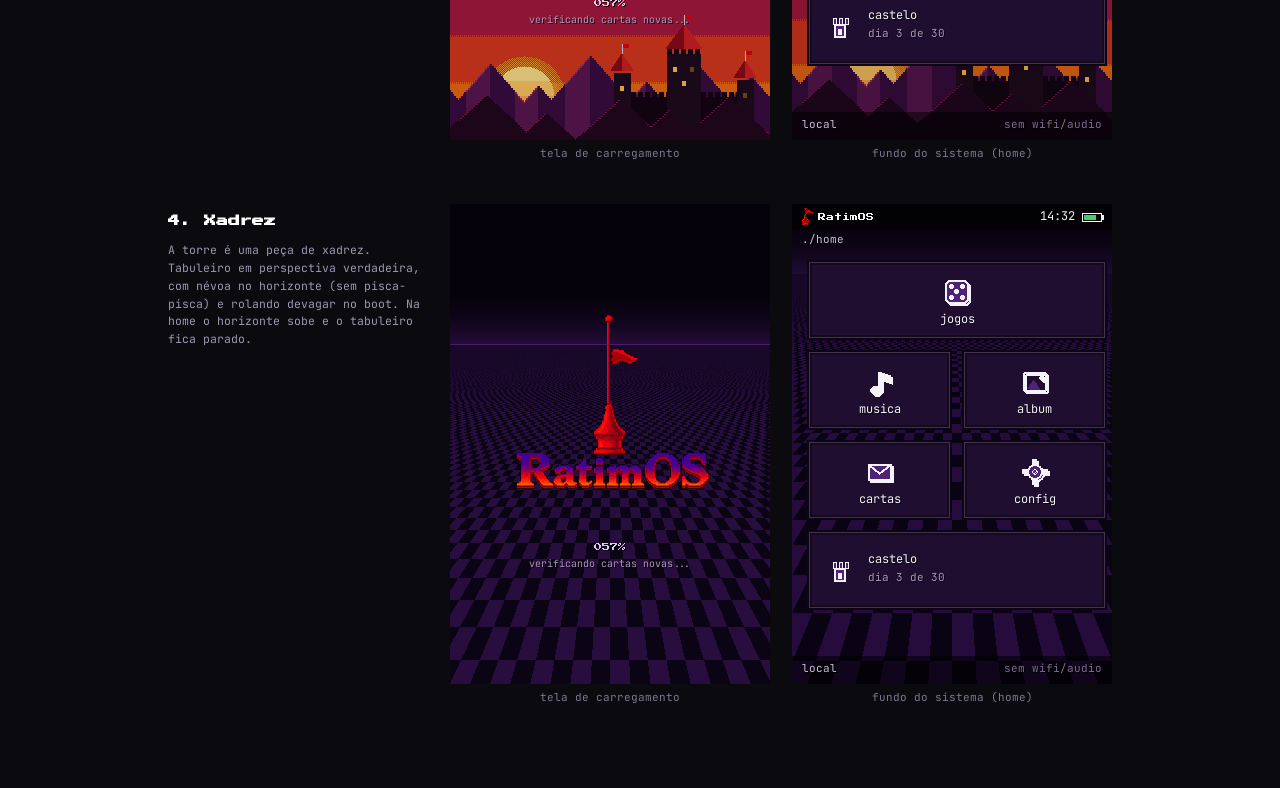
==== commit b792015c: "docs(sketch-010,011): castelo 20% maior com a base descendo atrás da serra da frente" ====
--- a/.planning/sketches/010-temas/index.html
+++ b/.planning/sketches/010-temas/index.html
@@ -147,22 +147,23 @@
     px(c, x, top, 1, 480 - top, lit ? '#5a1650' : '#3a0c40');   // serra desce até o pé da tela
     if (lit) px(c, x, top, 1, 2, '#9a2a50');                  // aresta iluminada
   }
-  // castelo
+  // castelo: 20% maior, e todas as paredes descem até o pé da tela, então
+  // não existe "chão" do castelo para aparecer flutuando entre os picos da
+  // serra da frente (que esconde a base).
   const S = '#140513', S2 = '#1f0a1c', ROOF = '#8a0a18', ROOF_LIT = '#d01e24';
-  const gy = H - 4;                                           // base do castelo (fica escondida atrás da serra da frente)
-  const crenel = (x, y, w) => { for (let k = 0; k < w; k += 6) px(c, x + k, y - 4, 4, 4, S); };
-  const roof = (cx, y, w, h) => { for (let r = 0; r < h; r++) { const half = Math.ceil((r + 1) * (w / 2) / h); px(c, cx - half, y + r, half, 1, ROOF); px(c, cx, y + r, half, 1, ROOF_LIT); } px(c, cx, y - 8, 1, 8, '#d9d0e6'); px(c, cx + 1, y - 8, 5, 3, '#e6010f'); };
-  const win = (x, y, i) => { const on = anim ? (Math.floor(now / 800) + i) % 5 !== 0 : true; px(c, x, y, 3, 5, on ? '#ffc04a' : '#7a4a10'); px(c, x, y, 3, 1, S2); };
-  // muralha + ameias
-  px(c, ox + 44, gy - 26, 100, 26, S); crenel(ox + 44, gy - 26, 100);
-  // portão em arco
-  px(c, ox + 86, gy - 14, 16, 14, '#0a0208'); px(c, ox + 88, gy - 16, 12, 2, '#0a0208'); px(c, ox + 90, gy - 17, 8, 1, '#0a0208');
+  const K = 1.2, AX = ox + 84, gy = H + 2;                    // âncora: centro da torre de menagem, na base
+  const X = n => AX + Math.round((n - 94) * K), Y = d => gy - Math.round(d * K), L = n => Math.round(n * K);
+  const crenel = (x, y, w) => { for (let k = 0; k < w; k += L(6)) px(c, x + k, y - L(4), L(4), L(4), S); };
+  const roof = (cx, y, w, h) => { for (let r = 0; r < h; r++) { const half = Math.ceil((r + 1) * (w / 2) / h); px(c, cx - half, y + r, half, 1, ROOF); px(c, cx, y + r, half, 1, ROOF_LIT); } px(c, cx, y - L(8), 1, L(8), '#d9d0e6'); px(c, cx + 1, y - L(8), L(5), L(3), '#e6010f'); };
+  const win = (x, y, i) => { const on = anim ? (Math.floor(now / 800) + i) % 5 !== 0 : true; px(c, x, y, L(3), L(5), on ? '#ffc04a' : '#7a4a10'); px(c, x, y, L(3), 1, S2); };
+  // muralha + ameias (até o pé da tela)
+  px(c, X(44), Y(26), L(100), 480 - Y(26), S); crenel(X(44), Y(26), L(100));
   // torre de menagem (central, mais alta)
-  px(c, ox + 80, gy - 62, 28, 36, S2); crenel(ox + 80, gy - 62, 28);
-  roof(ox + 94, gy - 86, 30, 20);
-  win(ox + 85, gy - 52, 0); win(ox + 99, gy - 52, 1); win(ox + 92, gy - 40, 2);
+  px(c, X(80), Y(62), L(28), 480 - Y(62), S2); crenel(X(80), Y(62), L(28));
+  roof(X(94), Y(86), L(30), L(20));
+  win(X(85), Y(52), 0); win(X(99), Y(52), 1); win(X(92), Y(40), 2);
   // torres laterais
-  [[36, 46, 3], [138, 40, 6]].forEach(([tx, th, wi]) => { px(c, ox + tx, gy - th, 14, th, S2); roof(ox + tx + 7, gy - th - 16, 18, 14); win(ox + tx + 5, gy - th + 10, wi); });
+  [[36, 46, 3], [138, 40, 6]].forEach(([tx, th, wi]) => { px(c, X(tx), Y(th), L(14), 480 - Y(th), S2); roof(X(tx) + L(7), Y(th + 16), L(18), L(14)); win(X(tx) + L(5), Y(th - 10), wi); });
   // serra da frente: picos baixos que passam na frente da base do castelo
   // e descem até o pé da tela (castelo fica "atrás das montanhas")
   const near = [[-20, 30], [36, 44], [96, 26], [ox + 20, 40], [ox + 70, 30], [ox + 128, 42], [350, 34]];
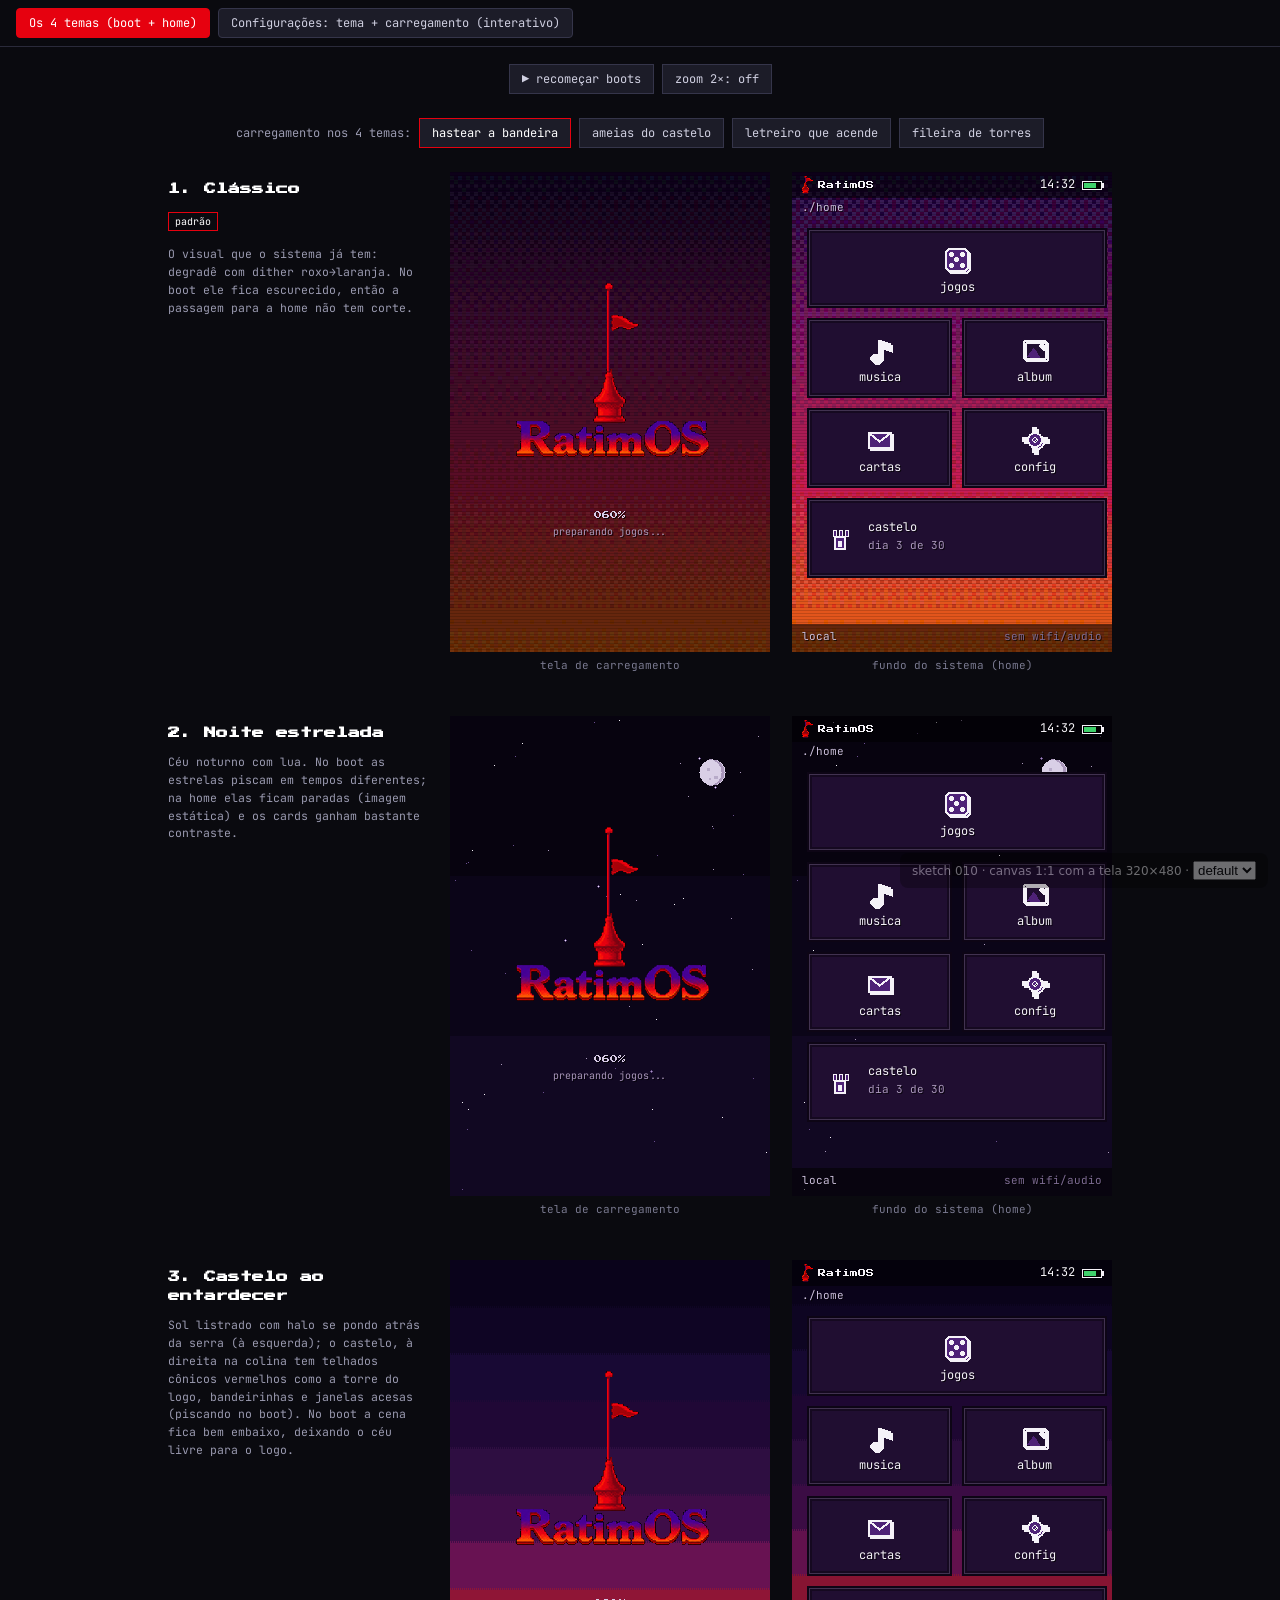
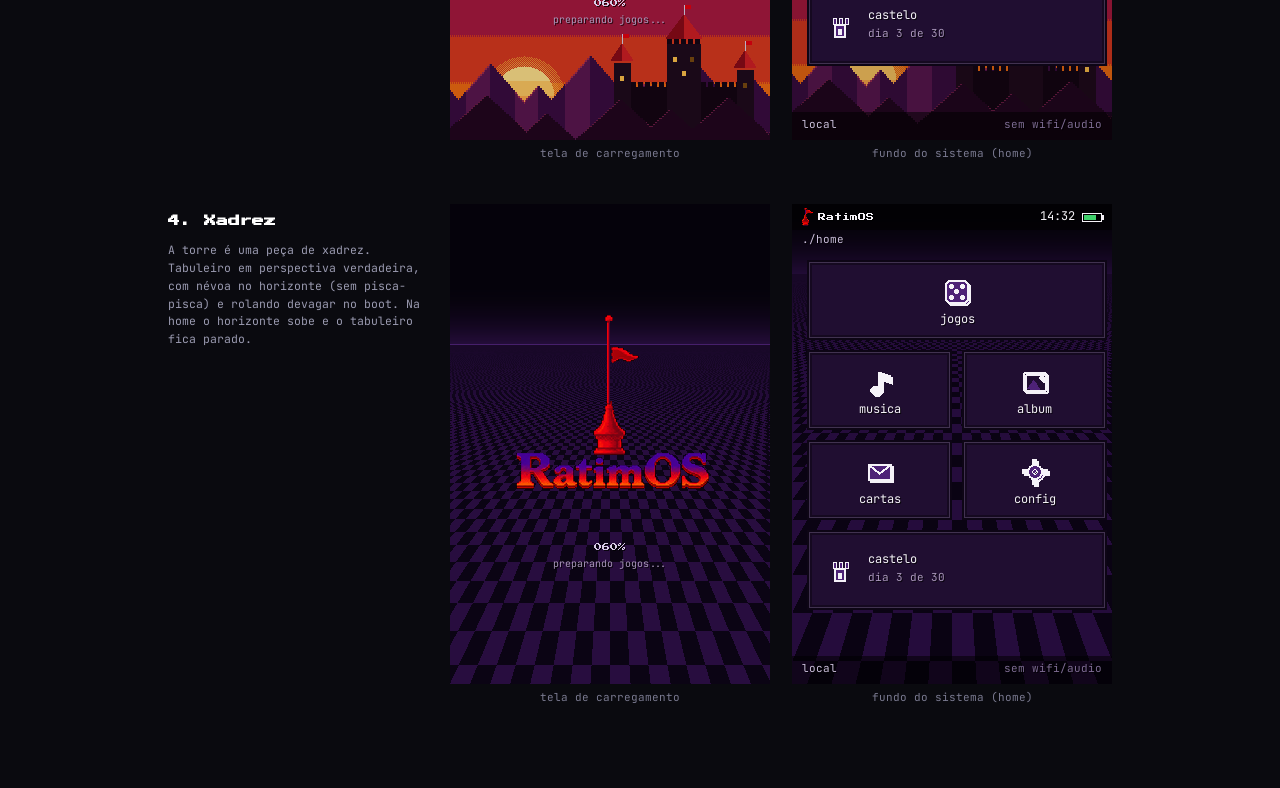
==== commit b376ec11: "docs(sketch-010,011): castelo levantado 10 px" ====
--- a/.planning/sketches/010-temas/index.html
+++ b/.planning/sketches/010-temas/index.html
@@ -151,7 +151,7 @@
   // não existe "chão" do castelo para aparecer flutuando entre os picos da
   // serra da frente (que esconde a base).
   const S = '#140513', S2 = '#1f0a1c', ROOF = '#8a0a18', ROOF_LIT = '#d01e24';
-  const K = 1.2, AX = ox + 84, gy = H + 2;                    // âncora: centro da torre de menagem, na base
+  const K = 1.2, AX = ox + 84, gy = H - 8;                    // âncora: centro da torre de menagem, na base
   const X = n => AX + Math.round((n - 94) * K), Y = d => gy - Math.round(d * K), L = n => Math.round(n * K);
   const crenel = (x, y, w) => { for (let k = 0; k < w; k += L(6)) px(c, x + k, y - L(4), L(4), L(4), S); };
   const roof = (cx, y, w, h) => { for (let r = 0; r < h; r++) { const half = Math.ceil((r + 1) * (w / 2) / h); px(c, cx - half, y + r, half, 1, ROOF); px(c, cx, y + r, half, 1, ROOF_LIT); } px(c, cx, y - L(8), 1, L(8), '#d9d0e6'); px(c, cx + 1, y - L(8), L(5), L(3), '#e6010f'); };
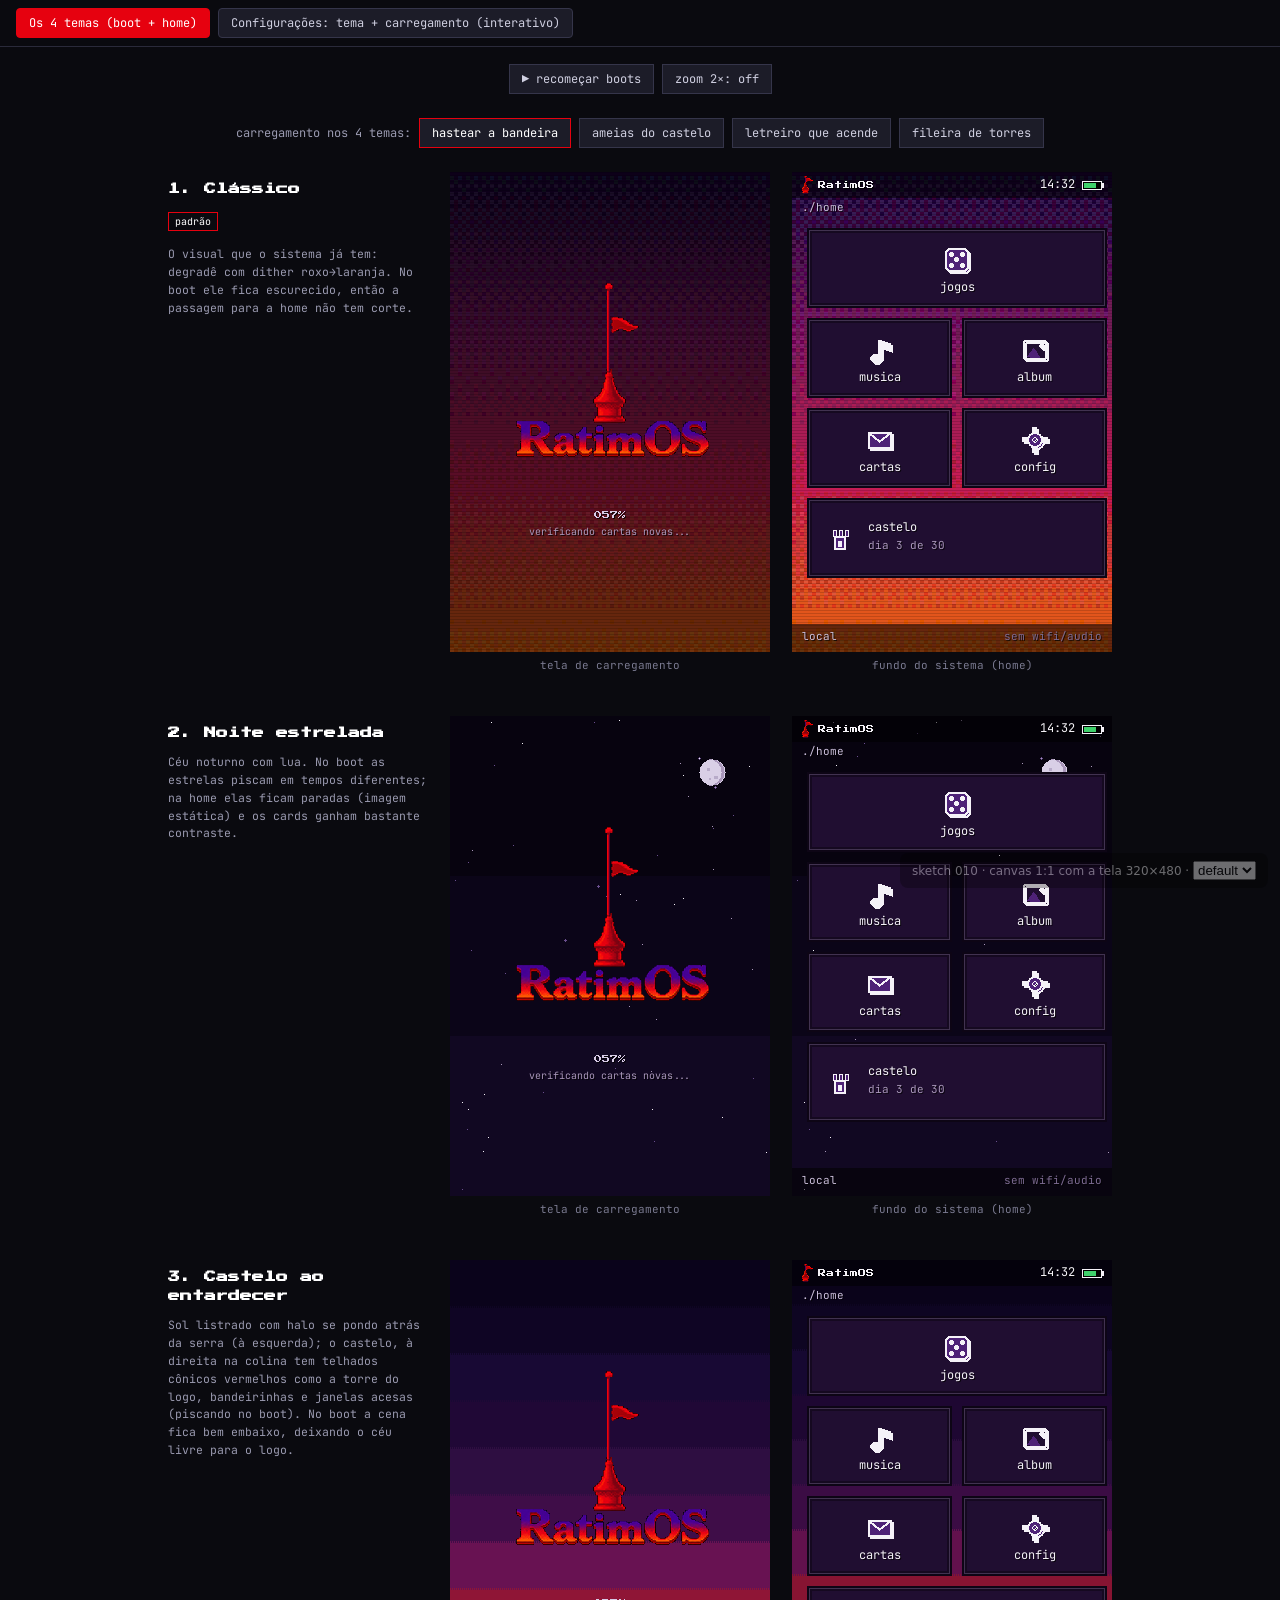
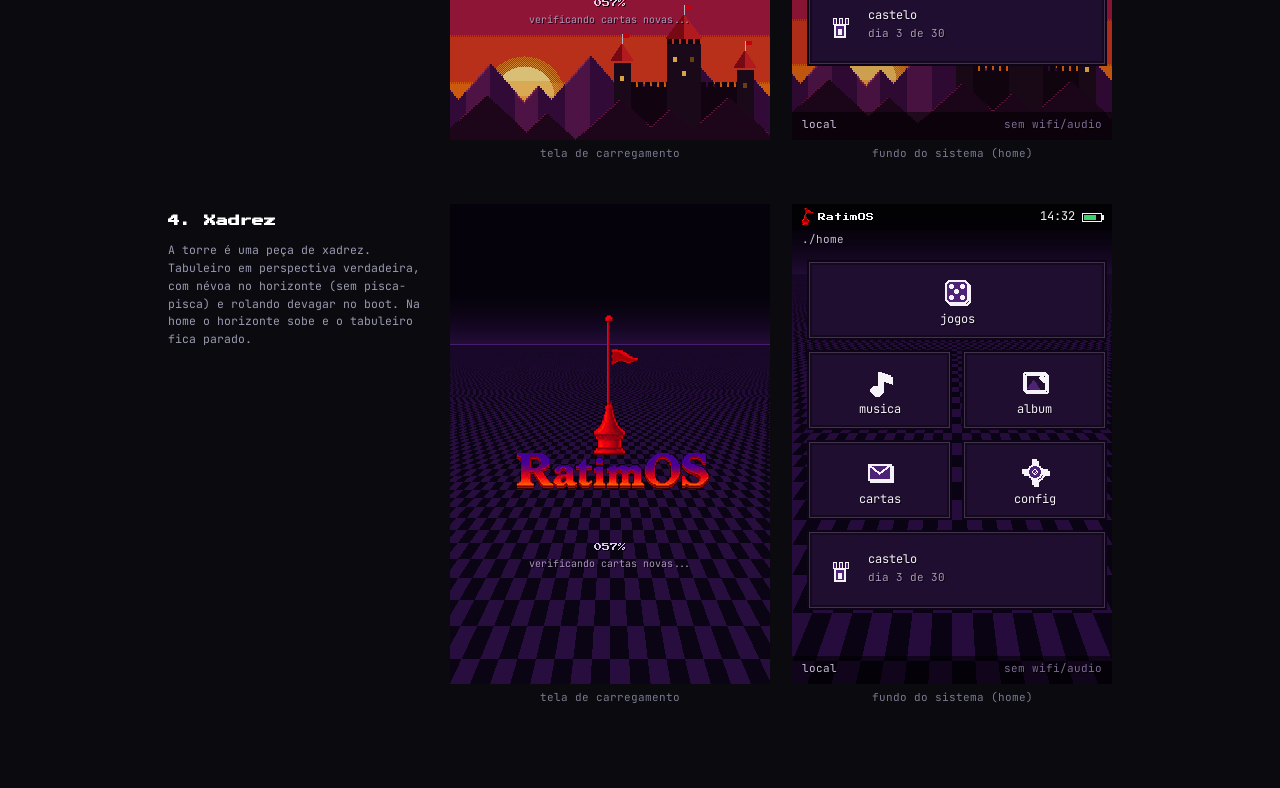
==== commit 6611daca: "docs(sketch-010,011): letreiro que acende varre a coluna inteira do logo, torre incluída" ====
--- a/.planning/sketches/010-temas/index.html
+++ b/.planning/sketches/010-temas/index.html
@@ -260,10 +260,12 @@
   letreiro: { nome: 'letreiro que acende', draw(c, b) {
     const L = IMG.logo, done = b.done();
     c.globalAlpha = done ? 1 : 0.17; c.drawImage(L, LOGO_X, LOGO_Y); c.globalAlpha = 1;
-    const STEP = 4, W = WM_X1 - WM_X0 + 1, edge = WM_X0 + Math.floor(b.frac() * W / STEP) * STEP, h = WM_Y1 - WM_Y0 + 1;
+    // a varredura acende a coluna INTEIRA do logo (letreiro + torre + bandeira),
+    // não só as linhas do letreiro
+    const STEP = 4, W = WM_X1 - WM_X0 + 1, edge = WM_X0 + Math.floor(b.frac() * W / STEP) * STEP, h = 171;
     if (!done) {
-      if (edge > WM_X0) c.drawImage(L, WM_X0, WM_Y0, edge - WM_X0, h, LOGO_X + WM_X0, LOGO_Y + WM_Y0, edge - WM_X0, h);
-      if (edge < WM_X1) { c.filter = 'brightness(3.2) saturate(0.4)'; c.drawImage(L, edge, WM_Y0, 2, h, LOGO_X + edge, LOGO_Y + WM_Y0, 2, h); c.filter = 'none'; }
+      if (edge > WM_X0) c.drawImage(L, 0, 0, edge, h, LOGO_X, LOGO_Y, edge, h);
+      if (edge < WM_X1) { c.filter = 'brightness(3.2) saturate(0.4)'; c.drawImage(L, edge, 0, 2, h, LOGO_X + edge, LOGO_Y, 2, h); c.filter = 'none'; }
     }
     statusText(c, b, LOGO_Y + 171 + 22, 'carregando ');
   }},
